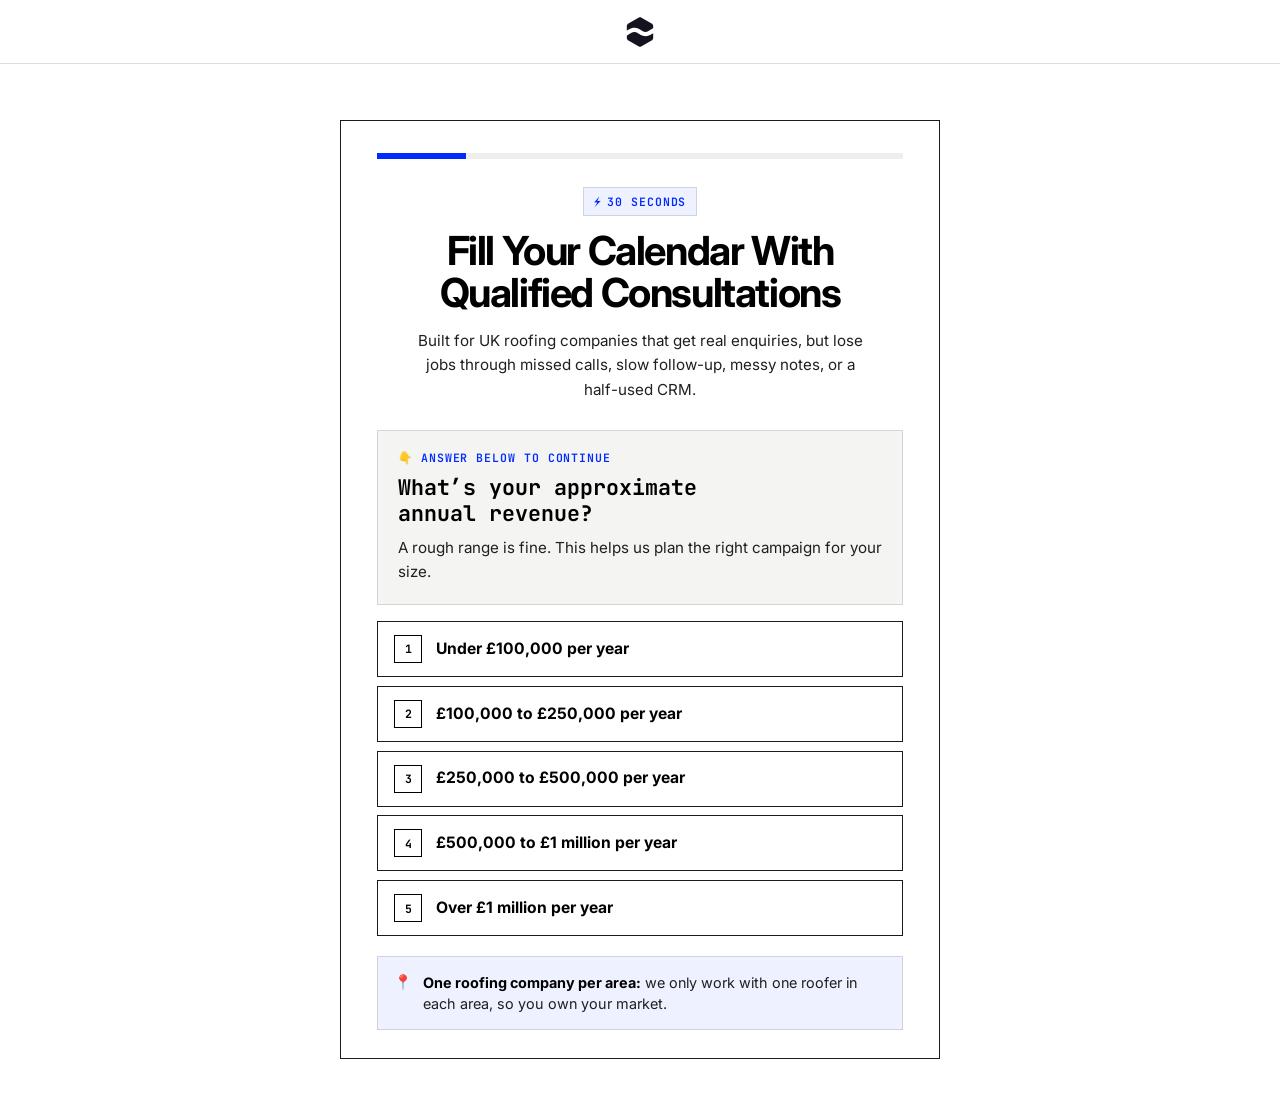
==== fit-check/index.html @ 77cd448a "Send "Let's chat" through the fit-check funnel Both "Let's chat" links now open /fit-check/, the roo" ====
<!doctype html>
<html lang="en-GB">
<head>
  <meta charset="utf-8">
  <meta name="viewport" content="width=device-width, initial-scale=1">
  <meta name="description" content="See if your roofing company is a fit for Flowlyy: 30 qualified appointments in 60 days.">
  <meta name="theme-color" content="#ffffff">
  <title>AI CRM qualification | Flowlyy</title>
  <link rel="preconnect" href="https://fonts.googleapis.com">
  <link rel="preconnect" href="https://fonts.gstatic.com" crossorigin>
  <link href="https://fonts.googleapis.com/css2?family=Inter:wght@400;500;600;700&family=JetBrains+Mono:wght@400;500;600;700&family=Geist+Pixel&display=swap" rel="stylesheet">
  <link rel="icon" href="assets/flowlyy-mark.svg" type="image/svg+xml">
  <link rel="stylesheet" href="styles.css">
</head>
<body>
  <header class="site-header">
    <a class="brand" href="../" aria-label="Flowlyy home">
      <img src="assets/flowlyy-mark.svg" alt="Flowlyy" width="34" height="34">
    </a>
  </header>

  <main class="funnel-page" aria-label="Flowlyy qualification funnel">
    <div class="funnel-card" id="funnel-card">
      <div class="progress-track" id="progress-track" role="progressbar" aria-label="Form progress" aria-valuemin="0" aria-valuemax="100" aria-valuenow="0">
        <span class="progress-fill" id="progress-fill"></span>
      </div>

      <header class="card-hero" id="card-hero">
        <p class="timer-pill"><span aria-hidden="true">⚡</span> 30 seconds</p>
        <h1 id="funnel-title">Fill Your Calendar With Qualified Consultations</h1>
        <p class="hero-copy">Built for UK roofing companies that get real enquiries, but lose jobs through missed calls, slow follow-up, messy notes, or a <span class="nowrap">half-used</span> CRM.</p>
      </header>

      <form id="lead-form" novalidate>
        <div id="step-root" aria-live="polite"></div>
        <div class="form-actions" id="form-actions" hidden>
          <button class="primary-button" id="continue-button" type="button">Continue <span aria-hidden="true">→</span></button>
        </div>
        <p class="area-note" id="area-note"><span class="area-icon" aria-hidden="true">📍</span><span><strong>One roofing company per area:</strong> we only work with one roofer in each area, so you own your market.</span></p>
        <button class="back-link" id="back-button" type="button" hidden><span aria-hidden="true">←</span> Back</button>
      </form>
    </div>
  </main>
  <script type="module" src="app.js"></script>
</body>
</html>
---- fit-check/styles.css ----
:root {
  --canvas: #ffffff;
  --surface-low: #f4f4f2;
  --surface-container: #eeeeec;
  --ink: #000000;
  --ink-secondary: #202020;
  --ink-muted: #696966;
  --border-crisp: #1b1b1b;
  --border-soft: rgba(27, 27, 27, 0.14);
  --accent: #002aff;
  --accent-soft: #eef1ff;
  --success: #0c7a47;
  --danger: #a32035;
  --font-display: "Geist Pixel", "JetBrains Mono", monospace;
  --font-mono: "JetBrains Mono", ui-monospace, monospace;
  --font-body: "Inter", system-ui, -apple-system, BlinkMacSystemFont, "Segoe UI", sans-serif;
  --margin: clamp(1rem, 4vw, 3rem);
  --header-h: 4rem;
  --card-w: 600px;
  /* Fast start, soft landing: movement that settles instead of stopping dead. */
  --ease-out: cubic-bezier(0.22, 1, 0.36, 1);
  font-family: var(--font-body);
  color: var(--ink);
  background: var(--canvas);
  font-synthesis: none;
}

*,
*::before,
*::after {
  box-sizing: border-box;
}

[hidden] {
  display: none !important;
}

html {
  min-width: 320px;
  background: var(--canvas);
  -webkit-text-size-adjust: 100%;
}

body {
  min-width: 320px;
  min-height: 100vh;
  margin: 0;
  background: var(--canvas);
  color: var(--ink);
  font-size: 15px;
  line-height: 1.5;
  -webkit-font-smoothing: antialiased;
}

button,
input {
  font: inherit;
  color: inherit;
}

button {
  cursor: pointer;
}

img {
  display: block;
  max-width: 100%;
}

:focus-visible {
  outline: 2px solid var(--accent);
  outline-offset: 3px;
}

.nowrap {
  white-space: nowrap;
}

/* Small uppercase mono labels: the Flowlyy signature. */
.timer-pill,
.answer-label,
.secure-note,
.field-wrap label,
.integration-note,
.back-link,
.error {
  font-family: var(--font-mono);
  font-size: 0.72rem;
  font-weight: 600;
  letter-spacing: 0.08em;
  text-transform: uppercase;
}

/* ---------- Header ---------- */

.site-header {
  min-height: var(--header-h);
  display: grid;
  grid-template-columns: 1fr auto 1fr;
  align-items: center;
  padding-inline: var(--margin);
  background: var(--canvas);
  border-bottom: 1px solid var(--border-soft);
}

.brand {
  grid-column: 2;
  display: block;
  line-height: 0;
}

.brand img {
  width: 34px;
  height: 34px;
}

/* ---------- Page + card ---------- */

.funnel-page {
  display: flex;
  justify-content: center;
  padding: clamp(1.5rem, 5vw, 3.5rem) var(--margin) 3rem;
}

.funnel-card {
  width: 100%;
  max-width: var(--card-w);
  padding: 2rem 2.25rem 1.75rem;
  background: var(--canvas);
  border: 1px solid var(--border-crisp);
}

.progress-track {
  height: 0.4rem;
  background: var(--surface-container);
  overflow: hidden;
}

.progress-fill {
  display: block;
  width: 0;
  height: 100%;
  background: var(--accent);
  transition: width 0.5s var(--ease-out);
}

/* ---------- Headline block ---------- */

.card-hero {
  margin-top: 1.75rem;
  text-align: center;
}

.timer-pill {
  display: inline-flex;
  gap: 0.35rem;
  align-items: center;
  margin: 0 0 0.9rem;
  padding: 0.28rem 0.6rem;
  color: var(--accent);
  background: var(--accent-soft);
  border: 1px solid var(--border-soft);
}

.card-hero h1 {
  margin: 0;
  font-size: 2.5rem;
  font-weight: 700;
  letter-spacing: -0.035em;
  line-height: 1.06;
  text-wrap: balance;
}

.hero-copy {
  max-width: 470px;
  margin: 0.9rem auto 0;
  color: var(--ink-secondary);
  font-size: 0.95rem;
  line-height: 1.6;
  text-wrap: pretty;
}

/* ---------- Question step ---------- */

.step {
  margin-top: 1.75rem;
  animation: step-in 0.38s var(--ease-out) both;
}

.step.is-leaving {
  animation: step-out 0.18s ease-in both;
  pointer-events: none;
}

/* Result screens have no headline above them, so they sit closer to the progress bar. */
.card-hero[hidden] + form .step {
  margin-top: 1.5rem;
}

@keyframes step-in {
  from {
    opacity: 0;
    transform: translateY(12px);
  }
  to {
    opacity: 1;
    transform: none;
  }
}

@keyframes step-out {
  to {
    opacity: 0;
    transform: translateY(-8px);
  }
}

.question-panel {
  padding: 1.1rem 1.25rem 1.2rem;
  background: var(--surface-low);
  border: 1px solid var(--border-soft);
}

.answer-label {
  margin: 0 0 0.55rem;
  color: var(--accent);
}

.question-promise {
  margin: 0 0 0.85rem;
  padding: 0.7rem 0.85rem;
  color: var(--ink-secondary);
  background: var(--canvas);
  border-left: 3px solid var(--accent);
  font-size: 0.95rem;
  line-height: 1.5;
}

.question-promise strong {
  color: var(--ink);
}

h2 {
  margin: 0;
  font-family: var(--font-mono);
  font-size: 1.35rem;
  font-weight: 700;
  letter-spacing: 0;
  line-height: 1.2;
  text-wrap: balance;
}

.step-copy,
.lede {
  margin: 0.6rem 0 0;
  color: var(--ink-secondary);
  font-size: 0.95rem;
  line-height: 1.6;
}

.options {
  display: grid;
  gap: 0.55rem;
  margin-top: 1rem;
}

.option {
  display: grid;
  grid-template-columns: 1.75rem minmax(0, 1fr);
  gap: 0.85rem;
  align-items: center;
  width: 100%;
  min-height: 3.5rem;
  padding: 0.65rem 1rem;
  color: var(--ink);
  text-align: left;
  background: var(--canvas);
  border: 1px solid var(--border-crisp);
  transition: background-color 0.2s ease, color 0.2s ease, transform 0.15s var(--ease-out);
}

.option:hover {
  background: var(--surface-low);
}

/* A slight press-in on tap, instead of a hard black flash. */
.option:active {
  transform: scale(0.985);
}

.option.selected {
  color: var(--canvas);
  background: var(--ink);
}

.key {
  display: grid;
  width: 1.75rem;
  height: 1.75rem;
  place-items: center;
  border: 1px solid currentColor;
  font-family: var(--font-mono);
  font-size: 0.72rem;
  font-weight: 700;
}

.option-text {
  font-size: 0.98rem;
  font-weight: 700;
  line-height: 1.3;
}

/* ---------- Contact step ---------- */

.contact-grid {
  display: grid;
  grid-template-columns: 1fr 1fr;
  column-gap: 0.75rem;
  margin-top: 0.4rem;
}

.field-wrap {
  margin-top: 0.75rem;
}

.contact-grid .field-phone,
.contact-grid .field-email {
  grid-column: 1 / -1;
}

.field-wrap label {
  display: block;
  margin-bottom: 0.45rem;
  color: var(--ink-muted);
}

.field-wrap input {
  width: 100%;
  min-height: 3rem;
  padding: 0 1rem;
  background: var(--canvas);
  border: 1px solid var(--border-crisp);
  font-family: var(--font-mono);
  font-size: 0.88rem;
}

.field-wrap input::placeholder {
  color: #9a9a96;
}

.field-wrap input:focus {
  background: var(--surface-low);
  outline: none;
}

.secure-note {
  margin: 0.9rem 0 0;
  color: var(--ink-muted);
  text-align: center;
}

.secure-note::before {
  content: "●";
  margin-right: 0.42rem;
  color: var(--success);
}

.error {
  margin: 0.5rem 0 0;
  color: var(--danger);
  letter-spacing: 0.03em;
  text-transform: none;
}

.error:empty {
  margin: 0;
}

/* ---------- Actions ---------- */

.form-actions {
  margin-top: 1.1rem;
}

.primary-button,
.back-button {
  min-height: 3.1rem;
  display: inline-flex;
  align-items: center;
  justify-content: center;
  gap: 0.5rem;
  padding: 0 1.15rem;
  border: 1px solid var(--border-crisp);
  font-family: var(--font-mono);
  font-size: 0.78rem;
  font-weight: 700;
  letter-spacing: 0.06em;
  text-decoration: none;
  text-transform: uppercase;
}

.form-actions .primary-button {
  width: 100%;
}

.primary-button {
  color: var(--canvas);
  background: var(--accent);
}

.primary-button:hover {
  background: var(--ink);
}

.back-button {
  color: var(--ink);
  background: var(--canvas);
}

.back-button:hover {
  background: var(--surface-low);
}

.area-note {
  display: flex;
  gap: 0.7rem;
  align-items: flex-start;
  margin: 1.25rem 0 0;
  padding: 0.9rem 1rem;
  color: var(--ink-secondary);
  background: var(--accent-soft);
  border: 1px solid var(--border-soft);
  font-size: 0.9rem;
  line-height: 1.5;
}

.area-note strong {
  color: var(--ink);
}

.area-icon {
  flex: none;
  line-height: 1.4;
}

.back-link {
  display: inline-flex;
  gap: 0.4rem;
  align-items: center;
  margin-top: 1.25rem;
  padding: 0.35rem 0;
  color: var(--ink-muted);
  background: none;
  border: 0;
}

.back-link:hover {
  color: var(--ink);
}

/* ---------- Result screens ---------- */

.eyebrow {
  display: inline-flex;
  margin: 0 0 0.75rem;
  padding: 0.28rem 0.55rem;
  color: var(--accent);
  background: var(--accent-soft);
  border: 1px solid var(--border-soft);
  font-family: var(--font-mono);
  font-size: 0.72rem;
  font-weight: 700;
  letter-spacing: 0.08em;
  text-transform: uppercase;
}

.outcome-icon {
  display: grid;
  width: 3.5rem;
  height: 3.5rem;
  place-items: center;
  margin-bottom: 1rem;
  background: var(--accent-soft);
  border: 1px solid var(--border-crisp);
  font-size: 1.35rem;
}

.outcome-actions {
  display: flex;
  flex-wrap: wrap;
  gap: 0.75rem;
  margin-top: 1.5rem;
}

.cal-embed {
  width: 100%;
  min-height: 460px;
  margin-top: 1rem;
  overflow: auto;
  border: 1px solid var(--border-soft);
}

.integration-note {
  margin: 0.55rem 0 0;
  color: var(--ink-muted);
  letter-spacing: 0.03em;
  text-transform: none;
}

.integration-note a {
  color: var(--accent);
}

/* ---------- Phones ---------- */

@media (max-width: 640px) {
  .site-header {
    min-height: 3.5rem;
  }

  .funnel-page {
    padding: 1rem 0.75rem 2rem;
  }

  .funnel-card {
    padding: 1.25rem 1rem 1.1rem;
  }

  .card-hero {
    margin-top: 1.35rem;
  }

  .card-hero h1 {
    font-size: 1.9rem;
  }

  .step {
    margin-top: 1.35rem;
  }

  .question-panel {
    padding: 0.95rem 1rem 1rem;
  }

  h2 {
    font-size: 1.2rem;
  }

  .option {
    grid-template-columns: 1.6rem minmax(0, 1fr);
    min-height: 3.2rem;
    padding: 0.55rem 0.8rem;
  }

  .key {
    width: 1.6rem;
    height: 1.6rem;
  }

  .option-text {
    font-size: 0.93rem;
  }

  .outcome-actions .back-button {
    width: 100%;
  }
}

@media (max-width: 380px) {
  .card-hero h1 {
    font-size: 1.7rem;
  }

  .contact-grid {
    grid-template-columns: 1fr;
  }
}

@media (prefers-reduced-motion: reduce) {
  *,
  *::before,
  *::after {
    scroll-behavior: auto !important;
    animation-duration: 0.01ms !important;
    transition-duration: 0.01ms !important;
  }
}
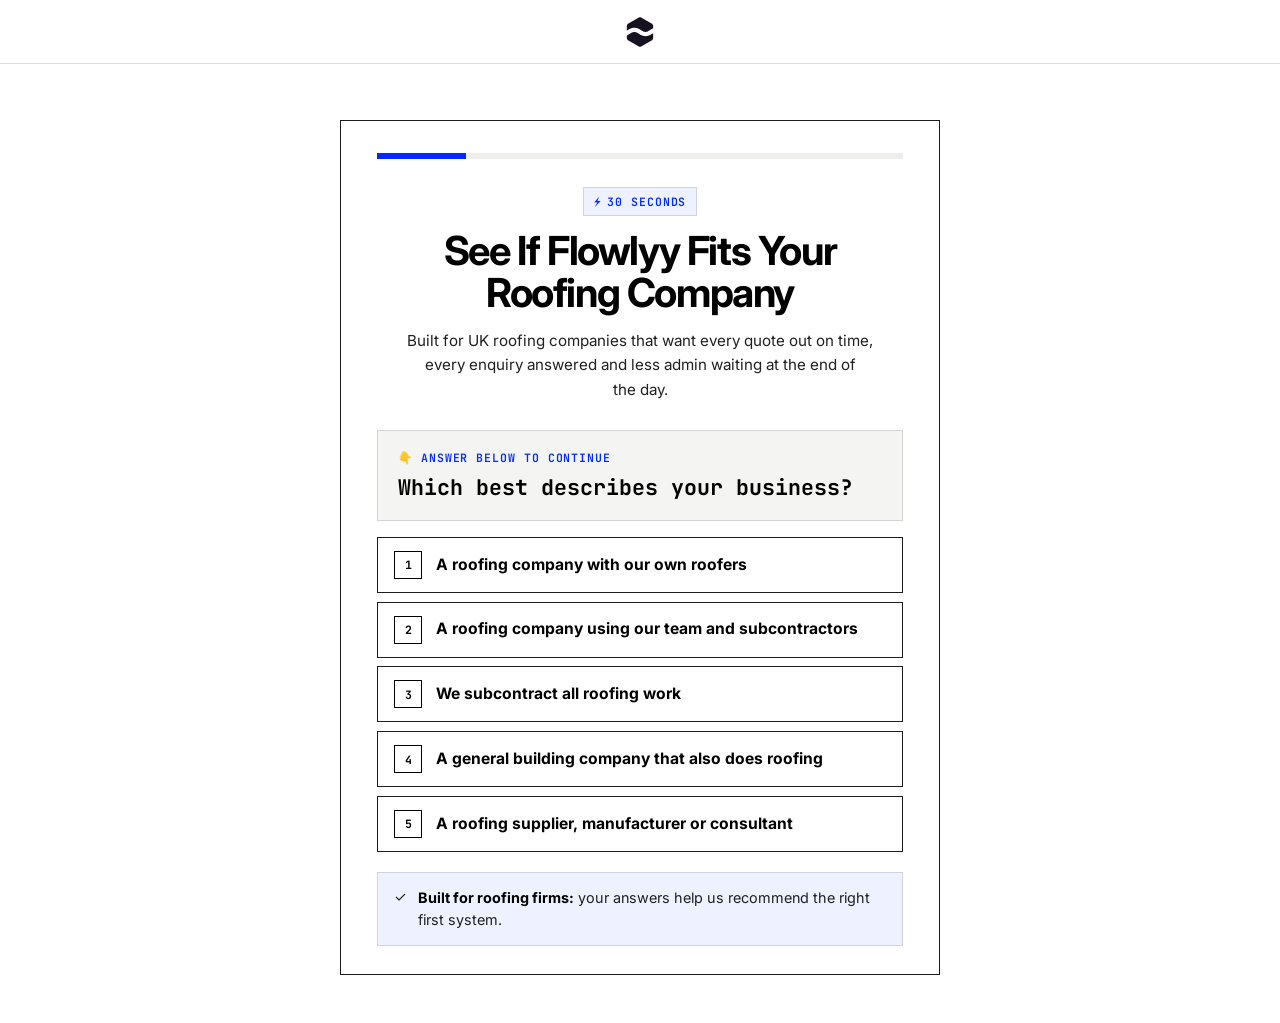
==== commit 51454ee6: "Reposition site and fit check for roofing companies" ====
--- a/fit-check/index.html
+++ b/fit-check/index.html
@@ -3,9 +3,9 @@
 <head>
   <meta charset="utf-8">
   <meta name="viewport" content="width=device-width, initial-scale=1">
-  <meta name="description" content="See if your roofing company is a fit for Flowlyy: 30 qualified appointments in 60 days.">
+  <meta name="description" content="See if your UK roofing company is a fit for Flowlyy's quote, call and admin systems.">
   <meta name="theme-color" content="#ffffff">
-  <title>AI CRM qualification | Flowlyy</title>
+  <title>Roofing company fit check | Flowlyy</title>
   <link rel="preconnect" href="https://fonts.googleapis.com">
   <link rel="preconnect" href="https://fonts.gstatic.com" crossorigin>
   <link href="https://fonts.googleapis.com/css2?family=Inter:wght@400;500;600;700&family=JetBrains+Mono:wght@400;500;600;700&family=Geist+Pixel&display=swap" rel="stylesheet">
@@ -27,8 +27,8 @@
 
       <header class="card-hero" id="card-hero">
         <p class="timer-pill"><span aria-hidden="true">⚡</span> 30 seconds</p>
-        <h1 id="funnel-title">Fill Your Calendar With Qualified Consultations</h1>
-        <p class="hero-copy">Built for UK roofing companies that get real enquiries, but lose jobs through missed calls, slow follow-up, messy notes, or a <span class="nowrap">half-used</span> CRM.</p>
+        <h1 id="funnel-title">See If Flowlyy Fits Your Roofing Company</h1>
+        <p class="hero-copy">Built for UK roofing companies that want every quote out on time, every enquiry answered and less admin waiting at the end of the day.</p>
       </header>
 
       <form id="lead-form" novalidate>
@@ -36,7 +36,7 @@
         <div class="form-actions" id="form-actions" hidden>
           <button class="primary-button" id="continue-button" type="button">Continue <span aria-hidden="true">→</span></button>
         </div>
-        <p class="area-note" id="area-note"><span class="area-icon" aria-hidden="true">📍</span><span><strong>One roofing company per area:</strong> we only work with one roofer in each area, so you own your market.</span></p>
+        <p class="area-note" id="area-note"><span class="area-icon" aria-hidden="true">✓</span><span><strong>Built for roofing firms:</strong> your answers help us recommend the right first system.</span></p>
         <button class="back-link" id="back-button" type="button" hidden><span aria-hidden="true">←</span> Back</button>
       </form>
     </div>
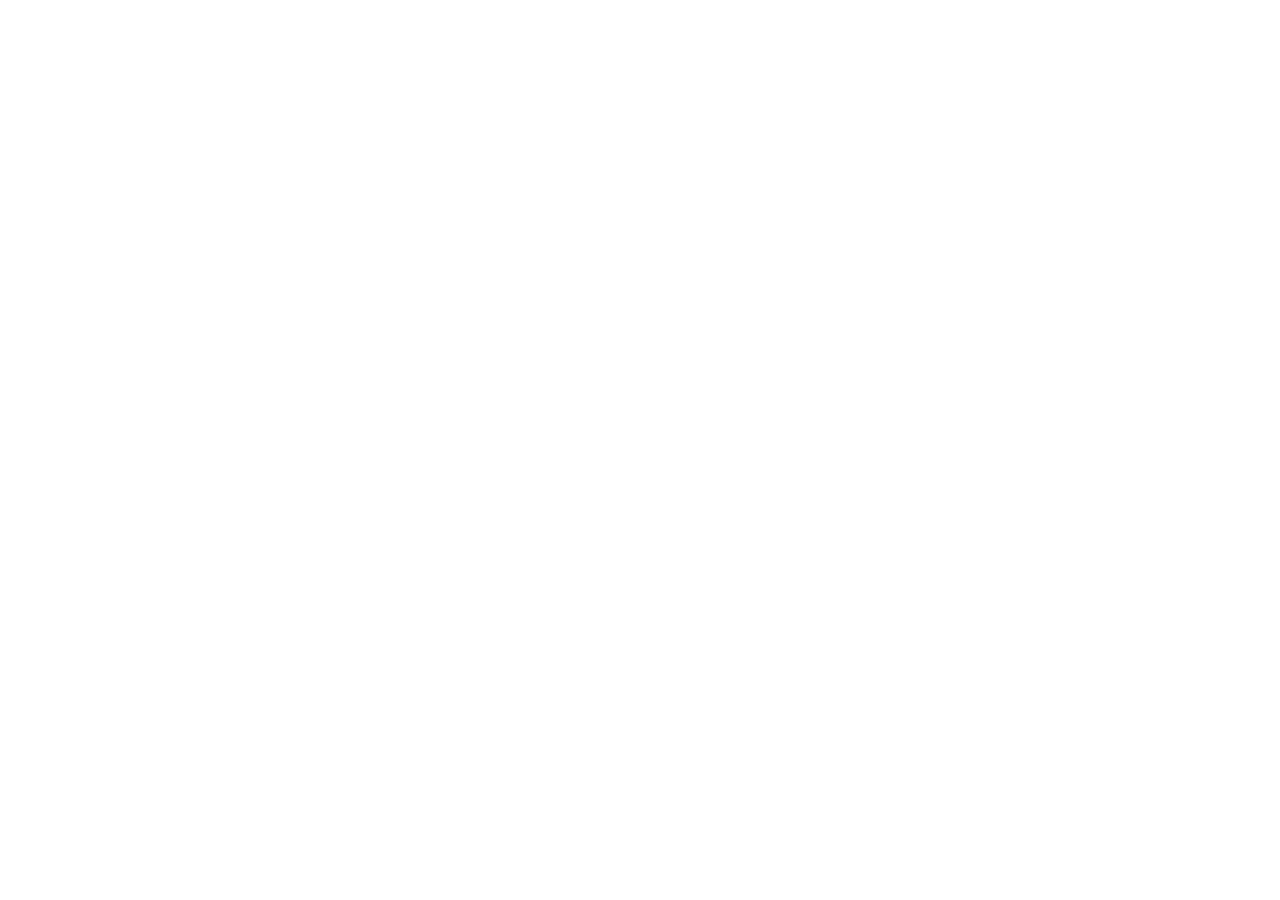
==== commit 46e86a75: "Remove Meta Pixel from fit-check" ====
--- a/fit-check/index.html
+++ b/fit-check/index.html
@@ -6,8 +6,10 @@
   <meta name="description" content="See if your UK roofing company is a fit for Flowlyy's quote, call and admin systems.">
   <meta name="theme-color" content="#ffffff">
   <title>Roofing company fit check | Flowlyy</title>
-  <link rel="preconnect" href="https://fonts.googleapis.com">
-  <link rel="preconnect" href="https://fonts.gstatic.com" crossorigin>
+  
+  <script>
+    !function(f,b,e,v,n,t,s)
+    
   <link href="https://fonts.googleapis.com/css2?family=Inter:wght@400;500;600;700&family=JetBrains+Mono:wght@400;500;600;700&family=Geist+Pixel&display=swap" rel="stylesheet">
   <link rel="icon" href="assets/flowlyy-mark.svg" type="image/svg+xml">
   <link rel="stylesheet" href="styles.css">
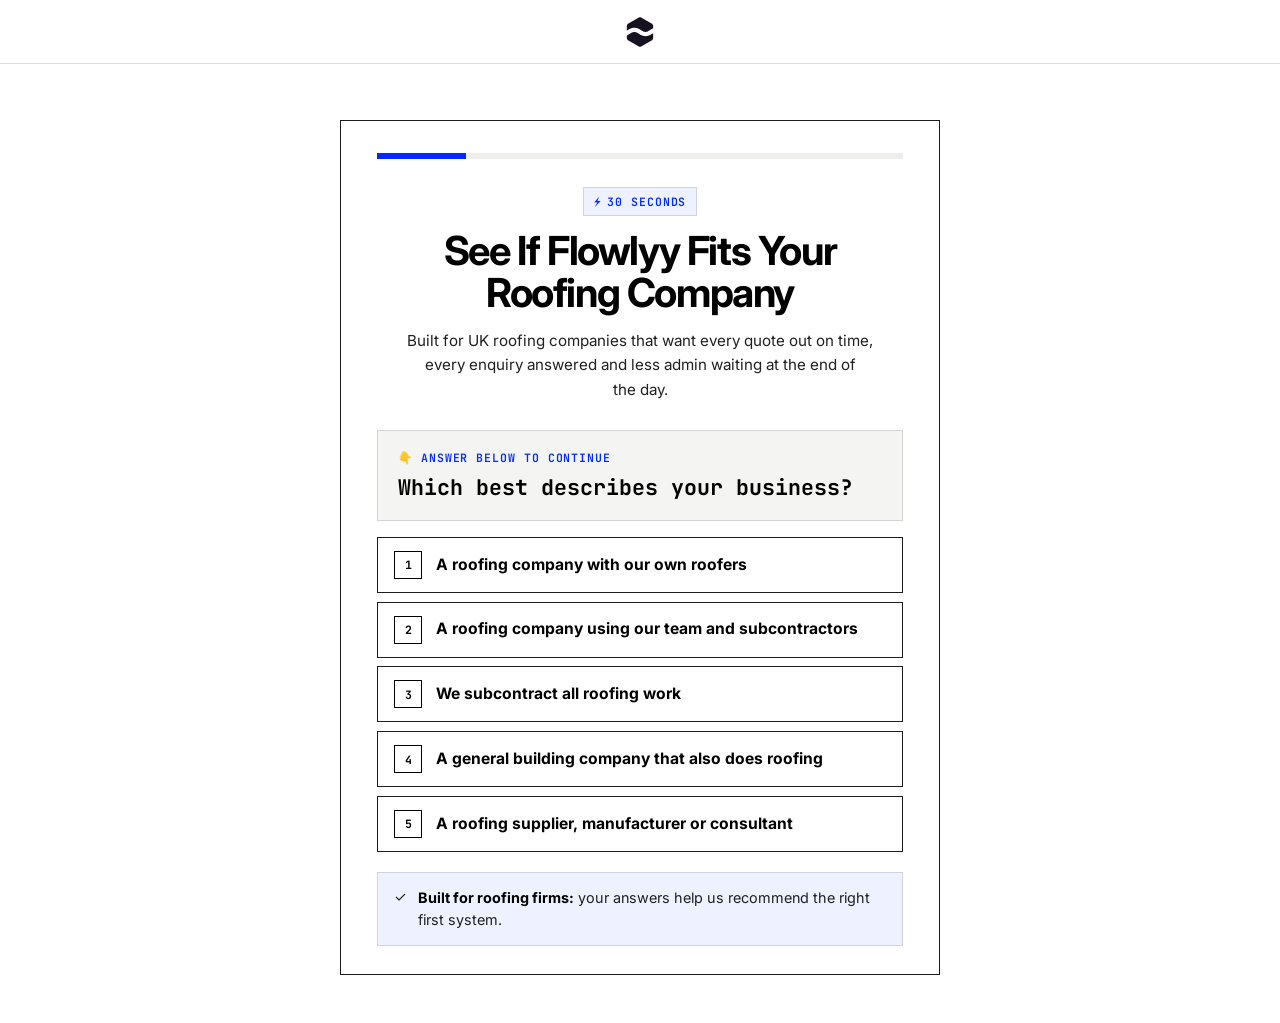
==== commit 80214742: "Update index.html" ====
--- a/fit-check/index.html
+++ b/fit-check/index.html
@@ -6,10 +6,8 @@
   <meta name="description" content="See if your UK roofing company is a fit for Flowlyy's quote, call and admin systems.">
   <meta name="theme-color" content="#ffffff">
   <title>Roofing company fit check | Flowlyy</title>
-  
-  <script>
-    !function(f,b,e,v,n,t,s)
-    
+  <link rel="preconnect" href="https://fonts.googleapis.com">
+  <link rel="preconnect" href="https://fonts.gstatic.com" crossorigin>
   <link href="https://fonts.googleapis.com/css2?family=Inter:wght@400;500;600;700&family=JetBrains+Mono:wght@400;500;600;700&family=Geist+Pixel&display=swap" rel="stylesheet">
   <link rel="icon" href="assets/flowlyy-mark.svg" type="image/svg+xml">
   <link rel="stylesheet" href="styles.css">
@@ -21,17 +19,20 @@
     </a>
   </header>
 
+
   <main class="funnel-page" aria-label="Flowlyy qualification funnel">
     <div class="funnel-card" id="funnel-card">
       <div class="progress-track" id="progress-track" role="progressbar" aria-label="Form progress" aria-valuemin="0" aria-valuemax="100" aria-valuenow="0">
         <span class="progress-fill" id="progress-fill"></span>
       </div>
 
+
       <header class="card-hero" id="card-hero">
         <p class="timer-pill"><span aria-hidden="true">⚡</span> 30 seconds</p>
         <h1 id="funnel-title">See If Flowlyy Fits Your Roofing Company</h1>
         <p class="hero-copy">Built for UK roofing companies that want every quote out on time, every enquiry answered and less admin waiting at the end of the day.</p>
       </header>
+
 
       <form id="lead-form" novalidate>
         <div id="step-root" aria-live="polite"></div>
